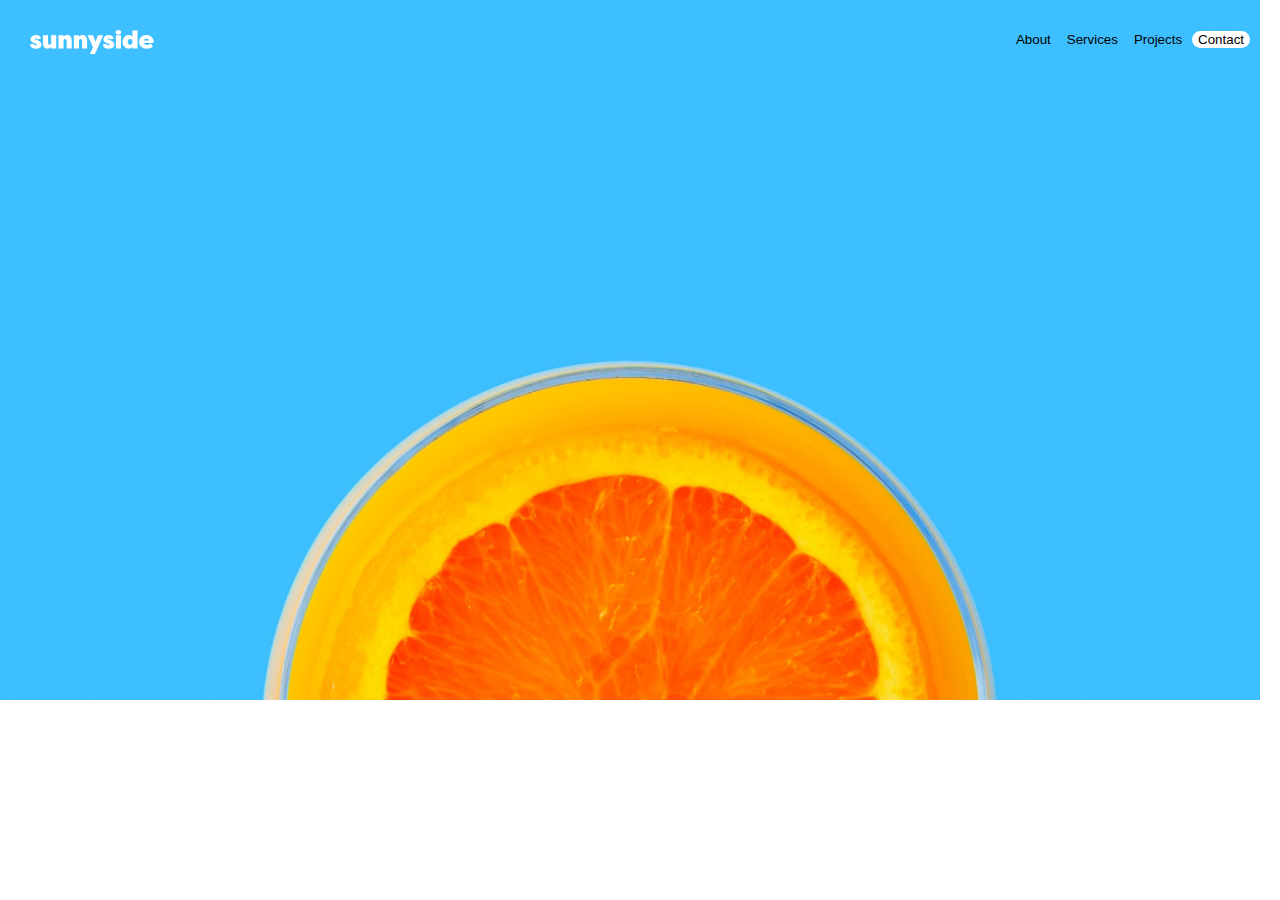
==== index.html @ 5f4c6ffd "Update index.html" ====
<!DOCTYPE html>
<html lang="en">
<head>
  <meta charset="UTF-8">
  <meta name="viewport" content="width=device-width, initial-scale=1.0"> <!-- displays site properly based on user's device -->
  <link rel="stylesheet" href="css/styles.css">
  <link rel="icon" type="image/png" sizes="32x32" href="./images/favicon-32x32.png">

  <title>Frontend Mentor | Sunnyside agency landing page</title>


</head>
<body>
  <section id="header">
<div class="logo-and-things">
  <div class="website-name">
    <svg width="124" height="24" xmlns="http://www.w3.org/2000/svg"><path d="M5.857 18.708c1.638 0 2.995-.36 4.07-1.08 1.075-.721 1.613-1.769 1.613-3.144-.083-1.855-1.464-3.246-4.144-4.173l-1.44-.597c-.314-.1-.538-.198-.67-.298a.45.45 0 01-.198-.373c0-.414.273-.62.819-.62.678 0 1.182.347 1.513 1.043l3.698-1.044c-.893-2.22-2.614-3.329-5.162-3.329-1.522 0-2.788.398-3.797 1.193C1.15 7.08.645 8.116.645 9.39c0 .398.058.766.174 1.106.116.34.29.638.521.894.232.257.455.48.67.671.215.19.488.369.82.534.33.166.582.286.756.36.174.075.41.162.707.261l.422.15 1.49.546c.363.133.6.244.707.335a.449.449 0 01.16.36c0 .431-.404.647-1.215.647-1.191 0-1.903-.53-2.134-1.59L0 14.509c.463 2.8 2.416 4.2 5.857 4.2zm11.636 0c1.638 0 2.845-.63 3.623-1.888v1.615h5.112V5.366h-5.112v7.156c0 1.474-.505 2.21-1.514 2.21-1.026 0-1.539-.736-1.539-2.21V5.366h-5.112v7.653c0 3.793 1.514 5.69 4.542 5.69zm16.103-.273V11.28c0-1.475.504-2.212 1.513-2.212 1.026 0 1.54.737 1.54 2.212v7.155h5.111v-7.652c0-3.793-1.513-5.69-4.541-5.69-1.638 0-2.846.63-3.623 1.888V5.366h-5.113v13.069h5.113zm15.383 0V11.28c0-1.475.504-2.212 1.514-2.212 1.025 0 1.538.737 1.538 2.212v7.155h5.113v-7.652c0-3.793-1.514-5.69-4.542-5.69-1.638 0-2.846.63-3.623 1.888V5.366h-5.113v13.069h5.113zM64.958 24l8.289-18.634H67.91l-2.532 6.684-2.258-6.684h-5.584l5.435 11.802L59.944 24h5.014zm13.67-5.292c1.638 0 2.995-.36 4.07-1.08 1.076-.721 1.614-1.769 1.614-3.144-.083-1.855-1.465-3.246-4.145-4.173l-1.44-.597c-.314-.1-.537-.198-.67-.298a.45.45 0 01-.198-.373c0-.414.273-.62.819-.62.678 0 1.183.347 1.514 1.043l3.698-1.044c-.894-2.22-2.614-3.329-5.162-3.329-1.522 0-2.788.398-3.797 1.193-1.01.795-1.514 1.83-1.514 3.105 0 .398.058.766.173 1.106.116.34.29.638.522.894.231.257.455.48.67.671.215.19.488.369.819.534.33.166.583.286.757.36.173.075.41.162.707.261l.422.15 1.489.546c.364.133.6.244.707.335a.449.449 0 01.161.36c0 .431-.405.647-1.216.647-1.19 0-1.902-.53-2.134-1.59l-3.723.844c.464 2.8 2.416 4.2 5.857 4.2zm9.8-14.137c.91 0 1.613-.215 2.11-.646.495-.43.744-.977.744-1.64 0-.678-.24-1.23-.72-1.651C90.082.21 89.371 0 88.428 0c-.943 0-1.655.211-2.135.634-.48.422-.72.973-.72 1.652 0 .662.249 1.209.745 1.64.497.43 1.2.645 2.11.645zm2.556 13.864V5.366H85.87v13.069h5.113zm7.74.273c1.737 0 2.977-.63 3.722-1.888v1.615h5.112V.472h-5.112v6.534c-.745-1.275-1.985-1.913-3.723-1.913-1.753 0-3.214.642-4.38 1.926-1.166 1.283-1.75 2.91-1.75 4.882 0 1.97.584 3.598 1.75 4.882 1.166 1.283 2.627 1.925 4.38 1.925zm1.39-3.9c-.729 0-1.312-.274-1.75-.82-.439-.547-.658-1.243-.658-2.087 0-.845.215-1.54.645-2.087.447-.547 1.034-.82 1.762-.82s1.311.273 1.75.82c.438.546.657 1.242.657 2.087 0 .844-.219 1.54-.657 2.087-.439.546-1.022.82-1.75.82zm16.698 3.9c2.597 0 4.624-.754 6.08-2.26l-2.11-2.833c-1.042.845-2.217 1.267-3.524 1.267-.992 0-1.799-.224-2.42-.67-.62-.448-.93-.879-.93-1.293h9.604c.083-.298.124-.687.124-1.167 0-2.054-.674-3.677-2.022-4.87-1.349-1.193-3.073-1.789-5.175-1.789-2.25 0-4.028.671-5.335 2.013-1.307 1.341-1.961 2.956-1.961 4.844 0 1.938.69 3.549 2.072 4.833 1.382 1.283 3.247 1.925 5.597 1.925zm2.208-8.149h-5.112c.033-.613.298-1.08.794-1.404.496-.323 1.084-.484 1.762-.484.678 0 1.266.165 1.762.497.497.331.761.795.794 1.391z" fill="#FFF" fill-rule="nonzero"/></svg>
  </div>
  <div class="buttons">
<button type="button" name="button">About</button>
<button type="button" name="button">Services</button>
<button type="button" name="button">Projects</button>
<button class="white-btn" type="button" name="button">Contact</button>
  </div>
</div>
  </section>
  <!--



  We are creatives

<!--everything above is the header section -->

</body>
</html>
---- css/styles.css ----
body{
  max-width: 100vw;
  max-height: 100vh;
  margin: 0;
  box-sizing: border-box;
}

#header{
  background-image: url('../images/desktop/image-header.jpg');
  background-size: contain;
  background-repeat: no-repeat;
  width: 100%;
  height: 700px;
}

.logo-and-things{
  display: flex;
  justify-content: space-between;
  padding: 30px;
}

button{
  background-color: inherit;
  border: 0;
  border-radius: 10px;
  cursor: pointer;
}

.white-btn{
  background-color: white;
  background-color: hsl(0, 0%, 100%);
}
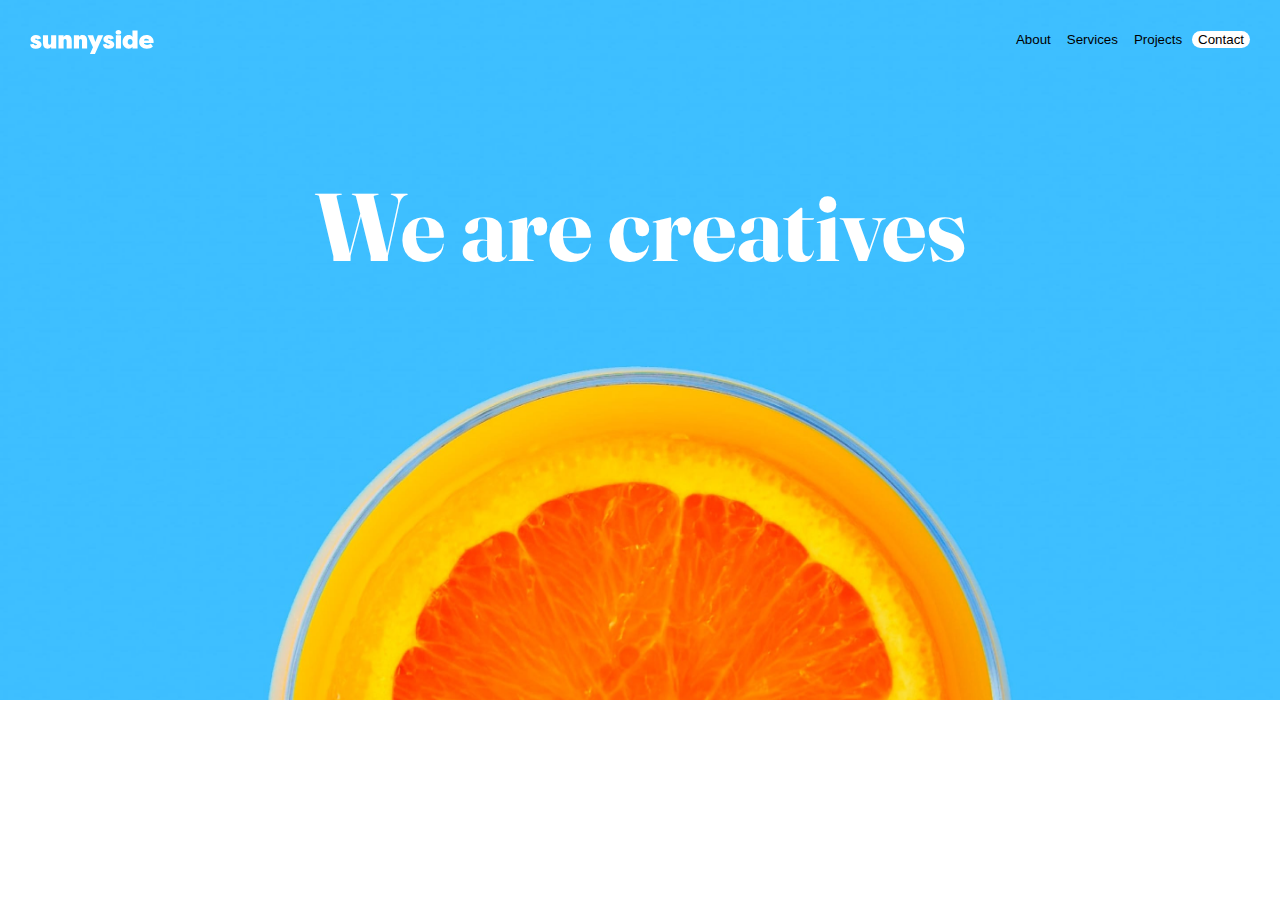
==== commit 407cc0df: "Update index.html" ====
--- a/index.html
+++ b/index.html
@@ -5,6 +5,12 @@
   <meta name="viewport" content="width=device-width, initial-scale=1.0"> <!-- displays site properly based on user's device -->
   <link rel="stylesheet" href="css/styles.css">
   <link rel="icon" type="image/png" sizes="32x32" href="./images/favicon-32x32.png">
+  <link rel="preconnect" href="https://fonts.googleapis.com">
+  <link rel="preconnect" href="https://fonts.gstatic.com" crossorigin>
+  <link href="https://fonts.googleapis.com/css2?family=Barlow:wght@600&family=Big+Shoulders+Display:wght@700&family=DM+Sans:wght@400;700&family=Epilogue:wght@500;700&family=Fraunces:opsz,wght@9..144,300;9..144,400;9..144,500;9..144,700&family=Josefin+Sans:wght@400;700&family=League+Spartan:wght@400;500;700&family=Lexend+Deca&family=Montserrat:wght@400;500;700&family=Outfit:wght@300;400;600&family=Overpass:wght@400;700&display=swap" rel="stylesheet">
+  <link rel="preconnect" href="https://fonts.googleapis.com">
+  <link rel="preconnect" href="https://fonts.gstatic.com" crossorigin>
+  <link href="https://fonts.googleapis.com/css2?family=Barlow:wght@600&family=Big+Shoulders+Display:wght@700&family=DM+Sans:wght@400;700&family=Epilogue:wght@500;700&family=Fraunces:opsz,wght@9..144,300;9..144,400;9..144,500;9..144,700;9..144,900&family=Josefin+Sans:wght@400;700&family=League+Spartan:wght@400;500;700&family=Lexend+Deca&family=Montserrat:wght@400;500;700&family=Outfit:wght@300;400;600&family=Overpass:wght@400;700&display=swap" rel="stylesheet">
 
   <title>Frontend Mentor | Sunnyside agency landing page</title>
 
@@ -23,14 +29,14 @@
 <button class="white-btn" type="button" name="button">Contact</button>
   </div>
 </div>
+
+<div class="heading">
+  <h1>We are creatives</h1>
+</div>
   </section>
-  <!--
-
-
-
-  We are creatives
-
-<!--everything above is the header section -->
-
+ 
+  <!--  EVERYTHING ABOVE HERE IS FOR THE HEADER SECTION ^^^  -->
+  
+  
 </body>
 </html>
--- a/css/styles.css
+++ b/css/styles.css
@@ -1,28 +1,27 @@
 body{
   max-width: 100vw;
-  max-height: 100vh;
   margin: 0;
-  box-sizing: border-box;
+  box-sizing: border-box; /*this allows you to add padding to a div without making it bigger than you want it*/
 }
 
 #header{
-  background-image: url('../images/desktop/image-header.jpg');
-  background-size: contain;
-  background-repeat: no-repeat;
-  width: 100%;
+  background-image: url('../images/desktop/image-header.jpg'); /*this allows me to set a background image */
+  background-size: 100%; /*this allows me to size the background image how i like */
+  background-repeat: no-repeat; /*when an image is too small for a div, it can repeat and we dont want that, so this causes the image to not repeat */
+  width: 100%; /*we want the div with the id of header to fit the full width of its parent tag*/
   height: 700px;
 }
 
 .logo-and-things{
   display: flex;
-  justify-content: space-between;
+  justify-content: space-between; /*puts space between things e.g. divs, images etc... */
   padding: 30px;
 }
 
 button{
   background-color: inherit;
   border: 0;
-  border-radius: 10px;
+  border-radius: 10px; /*makes things (e.g. divs, images) rounder */
   cursor: pointer;
 }
 
@@ -30,3 +29,16 @@
   background-color: white;
   background-color: hsl(0, 0%, 100%);
 }
+
+.heading{
+  display: flex;
+  justify-content: center;
+  align-content: center;
+  margin-top: 15px;
+  color: white;
+  font-family: 'Fraunces', serif;
+  font-weight: 900;
+  font-size: 3rem;
+}
+
+/*everything above here is for the header section ^^ */
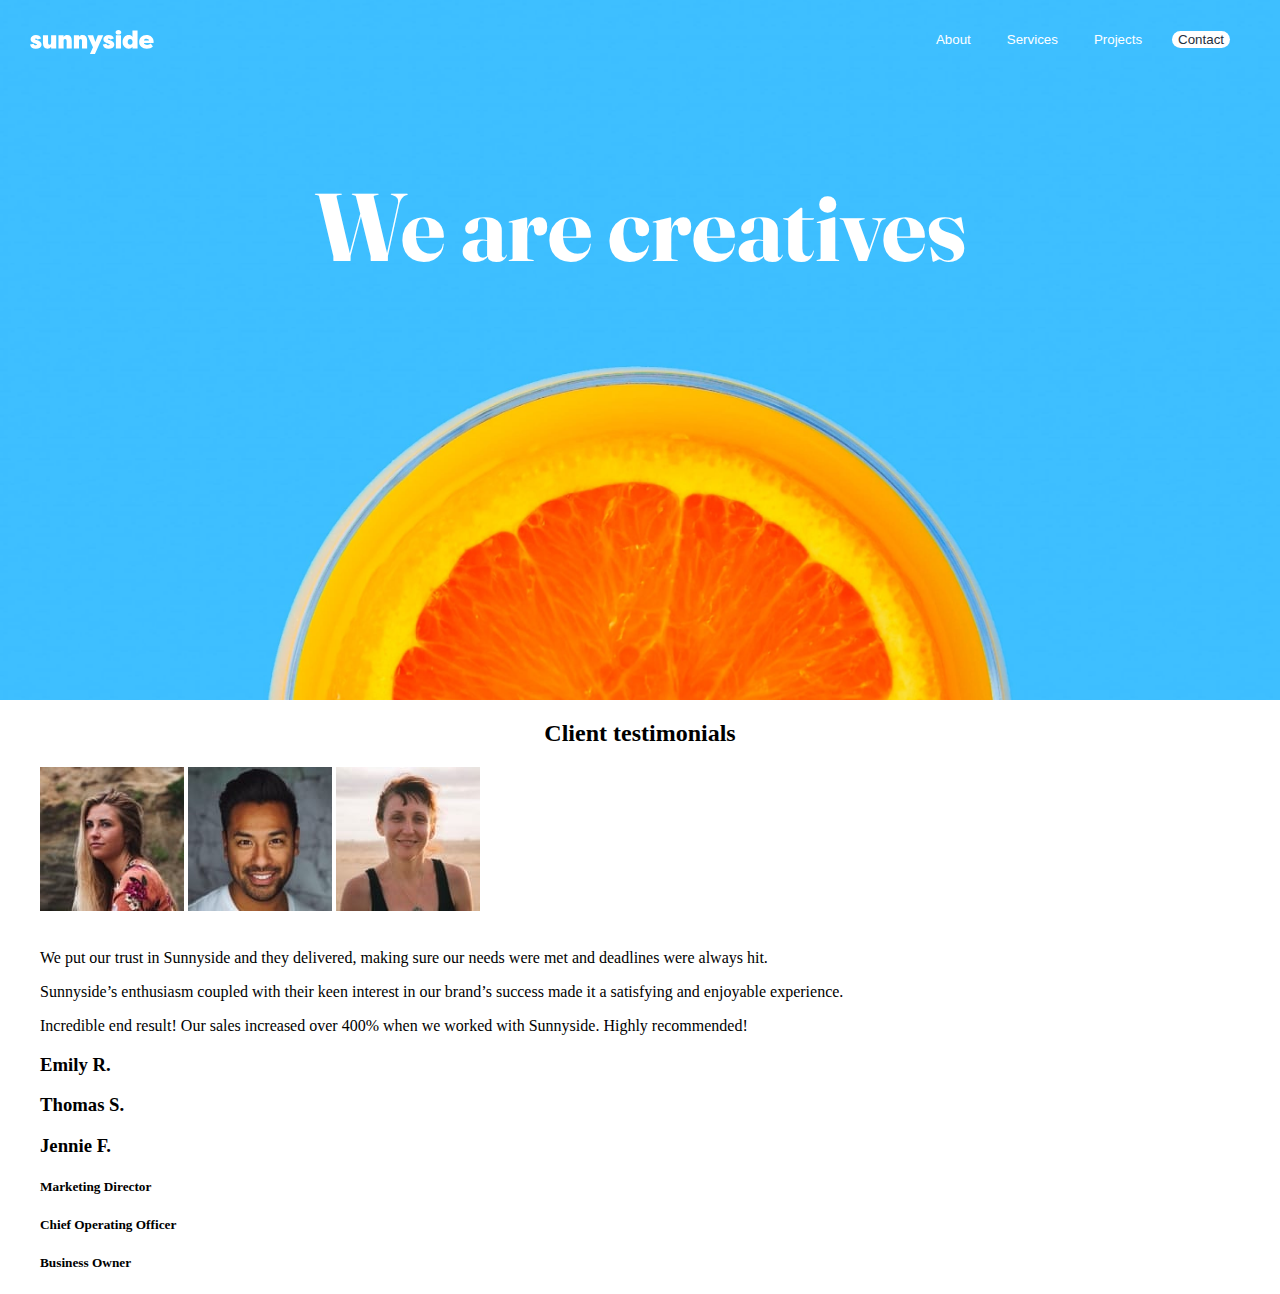
==== commit ca4eff66: "Added people section" ====
--- a/index.html
+++ b/index.html
@@ -11,7 +11,11 @@
   <link rel="preconnect" href="https://fonts.googleapis.com">
   <link rel="preconnect" href="https://fonts.gstatic.com" crossorigin>
   <link href="https://fonts.googleapis.com/css2?family=Barlow:wght@600&family=Big+Shoulders+Display:wght@700&family=DM+Sans:wght@400;700&family=Epilogue:wght@500;700&family=Fraunces:opsz,wght@9..144,300;9..144,400;9..144,500;9..144,700;9..144,900&family=Josefin+Sans:wght@400;700&family=League+Spartan:wght@400;500;700&family=Lexend+Deca&family=Montserrat:wght@400;500;700&family=Outfit:wght@300;400;600&family=Overpass:wght@400;700&display=swap" rel="stylesheet">
-
+<link href="https://fonts.googleapis.com/css2?family=Barlow&display=swap" rel="stylesheet">
+<link rel="preconnect" href="https://fonts.googleapis.com">
+<link rel="preconnect" href="https://fonts.gstatic.com" crossorigin>
+<link href="https://fonts.googleapis.com/css2?family=Fraunces:opsz@9..144&display=swap" rel="stylesheet">
+  
   <title>Frontend Mentor | Sunnyside agency landing page</title>
 
 
@@ -34,9 +38,53 @@
   <h1>We are creatives</h1>
 </div>
   </section>
- 
   <!--  EVERYTHING ABOVE HERE IS FOR THE HEADER SECTION ^^^  -->
+   <figure>
+    <center><h2>Client testimonials</h2></center>
+   <div class="img-div">
+    <img src="/images/image-emily.jpg">
+<img src="/images/image-thomas.jpg">
+<img src="/images/image-jennie.jpg">
+</div>
+<br>  
+<div class="p">
+<p>
+We put our trust in Sunnyside and they delivered, making sure our needs were met and deadlines were always hit.
   
+</p>
+<p>
+  Sunnyside’s enthusiasm coupled with their keen interest in our brand’s success made it a satisfying and enjoyable experience.
+  
+</p>
+<p>
+  Incredible end result! Our sales increased over 400% when we worked with Sunnyside. Highly recommended!
+</p>
+
+
+</div>
+<div class="h3">
+<h3> 
+Emily R.
+</h3>
+<h3>
+Thomas S.
+</h3>
+<h3>
+  Jennie F.
+</h3>
+</div>
+<div class="h5">
+<h5> 
+Marketing Director
+</h5>
+<h5>
+  Chief Operating Officer
+</h5>
+<h5>
+  Business Owner
+</h6>
+</div>
+</figure>
   
 </body>
 </html>
--- a/css/styles.css
+++ b/css/styles.css
@@ -22,12 +22,16 @@
   background-color: inherit;
   border: 0;
   border-radius: 10px; /*makes things (e.g. divs, images) rounder */
-  cursor: pointer;
+  cursor: pointer; 
+  margin-right: 20px;
+  color: white;
+  color: hsl(0, 0%, 100%);
 }
 
 .white-btn{
   background-color: white;
   background-color: hsl(0, 0%, 100%);
+  color: hsl(212, 27%, 19%);
 }
 
 .heading{
@@ -36,9 +40,17 @@
   align-content: center;
   margin-top: 15px;
   color: white;
-  font-family: 'Fraunces', serif;
+  font-family: 'Fraunces', sans-serif;
   font-weight: 900;
   font-size: 3rem;
 }
 
+.website-name{
+  cursor: pointer;
+}
+
+.header-button{
+  padding: 10px;
+}
+
 /*everything above here is for the header section ^^ */
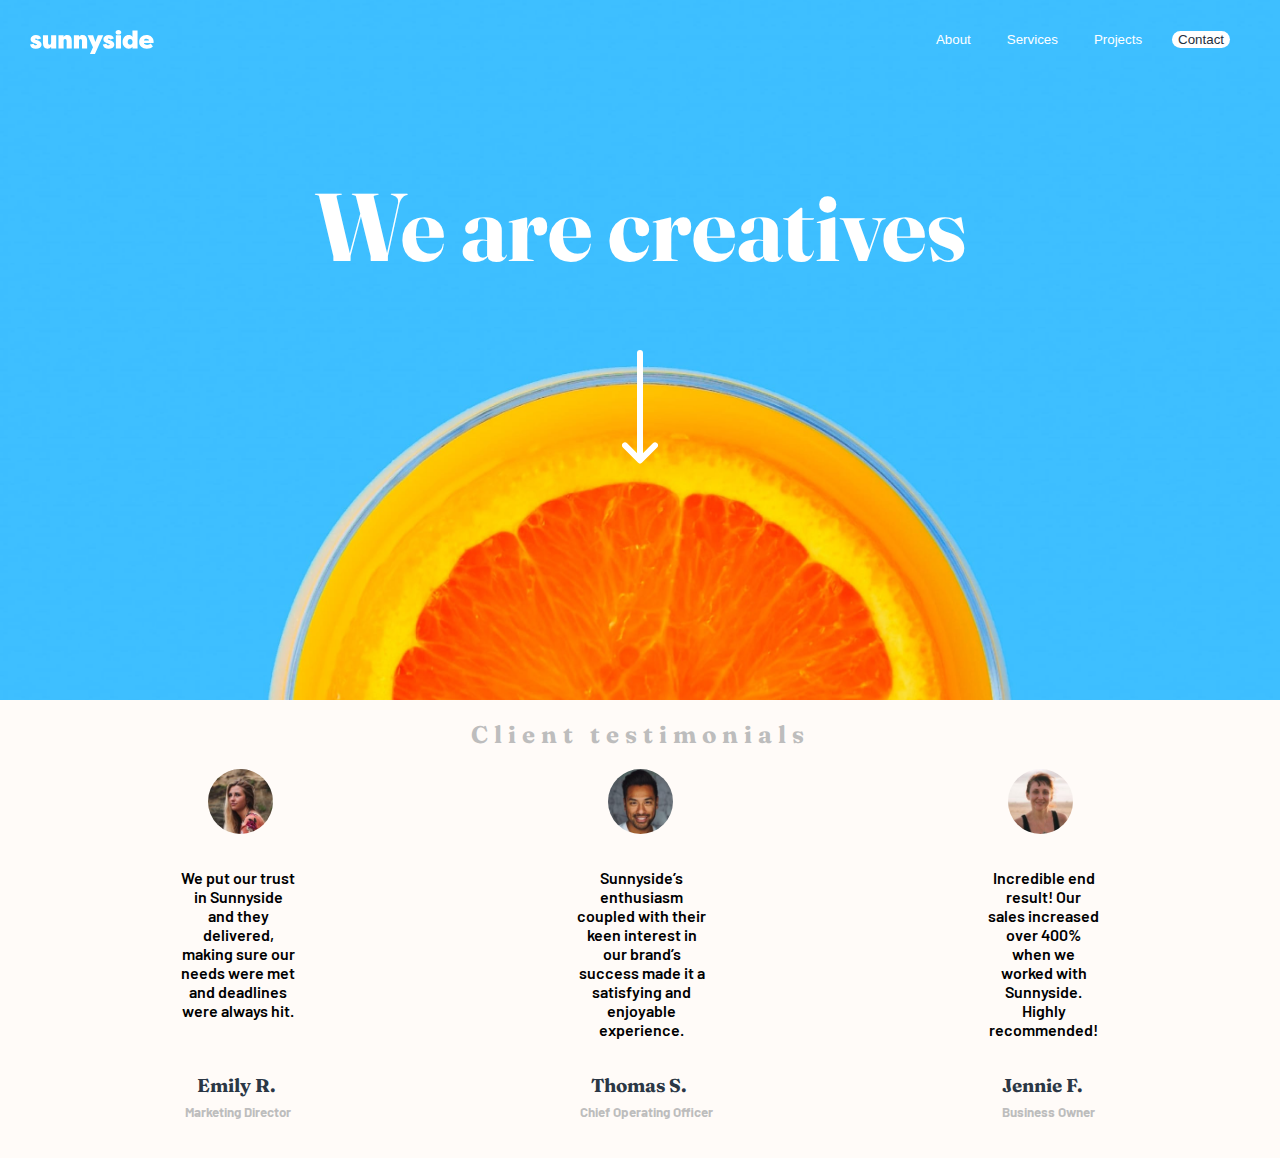
==== commit 5c84a0ae: "Added The Arrow Icon" ====
--- a/index.html
+++ b/index.html
@@ -37,6 +37,10 @@
 <div class="heading">
   <h1>We are creatives</h1>
 </div>
+    <center>
+<svg width="36" height="114" xmlns="http://www.w3.org/2000/svg"><g stroke="#FFF" stroke-width="6" fill="none" fill-rule="evenodd" stroke-linecap="round" stroke-linejoin="round"><path d="M18 3v100M3 95.484l15 15 15-15"/></g></svg>
+</center>
+ </div>
   </section>
   <!--  EVERYTHING ABOVE HERE IS FOR THE HEADER SECTION ^^^  -->
    <figure>
--- a/css/styles.css
+++ b/css/styles.css
@@ -2,6 +2,7 @@
   max-width: 100vw;
   margin: 0;
   box-sizing: border-box; /*this allows you to add padding to a div without making it bigger than you want it*/
+   background-color: #FFFBF8;
 }
 
 #header{
@@ -52,5 +53,60 @@
 .header-button{
   padding: 10px;
 }
+/*everything above here is for the header section ^^ */
+ h2{
+    font-family: 'Fraunces', serif;
+    font-weight: 700, 900;
+    color: rgb(189,189,189);
+    letter-spacing: 6px;
+    
+  }
+  /* i did classes to the same content Because The flex-direction work Just in divs elements*/
+  /* So maybe The style part is Little bit complicated */
+ .img-div{
+display: flex;
+justify-content: space-around;
+    weight:65px;
+    height: 65px;
+}
+img{
+display: flex;
+border-radius: 50px;
 
-/*everything above here is for the header section ^^ */
+}
+p{
+display: flex;
+justify-content: space-around;
+margin-left: 140px;
+margin-right: 140px;
+text-align: center;
+}
+.p{
+display: flex;
+flex-direction: row;
+font-family: 'Barlow', sans-serif;
+font-weight: 600;
+}
+h3{
+display: flex;
+font-family: 'Fraunces', serif;
+color: #2B3745;
+}
+.h3{
+font-weight: 900px;
+display: flex;
+flex-direction: row;
+justify-content: space-around;
+}
+h5{
+display: flex;
+margin-top: -11px;
+font-family: 'Barlow', sans-serif;
+color: rgb(189,189,189);
+}
+.h5{
+display: flex;
+flex-direction: row;
+justify-content: space-around;
+}
+/* everything above is for people section */
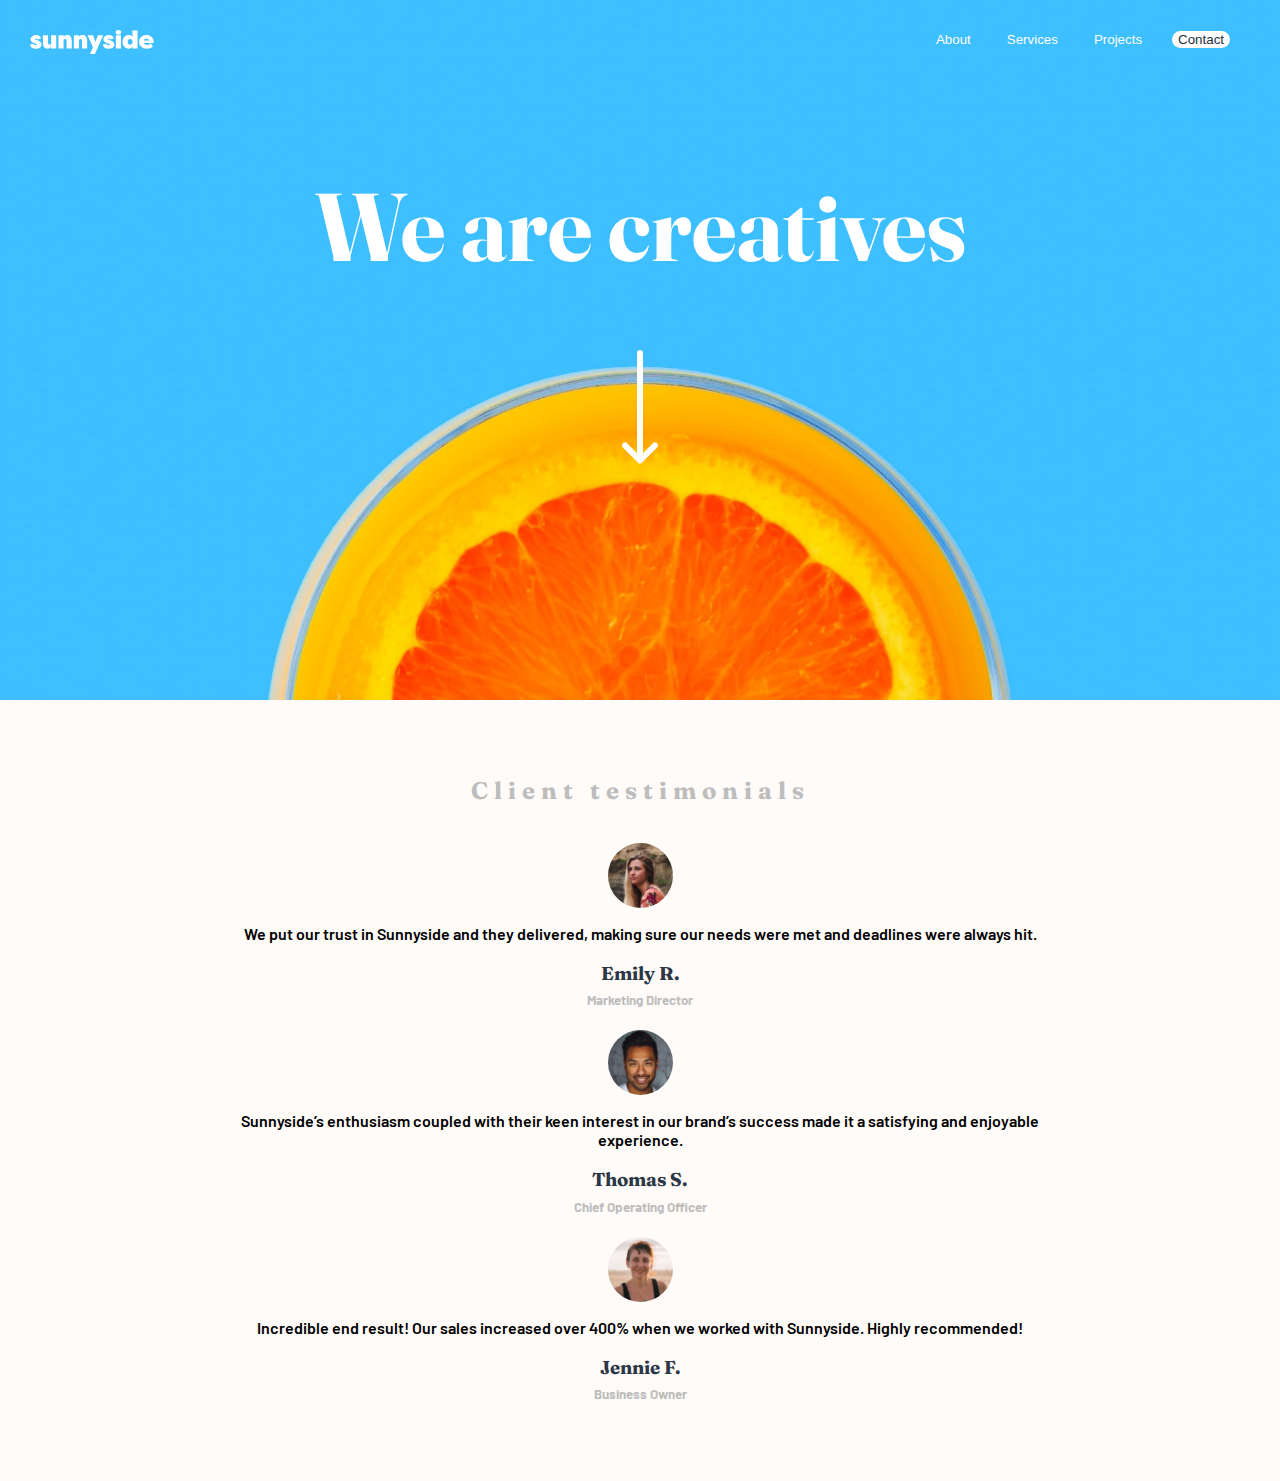
==== commit 14fb32ab: "Make The Testimonials section Responsive" ====
--- a/index.html
+++ b/index.html
@@ -45,50 +45,51 @@
   <!--  EVERYTHING ABOVE HERE IS FOR THE HEADER SECTION ^^^  -->
    <figure>
     <center><h2>Client testimonials</h2></center>
-   <div class="img-div">
-    <img src="/images/image-emily.jpg">
-<img src="/images/image-thomas.jpg">
-<img src="/images/image-jennie.jpg">
+<br>  
+<div class="Cards">
+<div class="Box1">
+  <center>
+  <img src="../images/image-emily.jpg" class="img-div">
+</center>
+<p class="p">
+We put our trust in Sunnyside and they delivered, making sure our needs were met and deadlines were always hit.
+</p>
+<h3 class="h3">
+Emily R.
+</h3>
+<h5 class="h5"> 
+Marketing Director
+</h5>
 </div>
-<br>  
-<div class="p">
-<p>
-We put our trust in Sunnyside and they delivered, making sure our needs were met and deadlines were always hit.
-  
+<div class="Box2">
+<center>
+ <img src="../images/image-thomas.jpg" class="img-div">
+</center>
+<p class="p">
+  Sunnyside’s enthusiasm coupled with their keen interest in our brand’s success made it a satisfying and enjoyable experience. 
 </p>
-<p>
-  Sunnyside’s enthusiasm coupled with their keen interest in our brand’s success made it a satisfying and enjoyable experience.
-  
-</p>
-<p>
+<h3 class="h3">
+Thomas S.
+</h3>
+<h5 class="h5">
+  Chief Operating Officer
+</h5>
+</div>
+<div class="Box3">
+<center>
+<img src="../images/image-jennie.jpg" class="img-div">
+</center>
+<p class="p">
   Incredible end result! Our sales increased over 400% when we worked with Sunnyside. Highly recommended!
 </p>
-
-
-</div>
-<div class="h3">
-<h3> 
-Emily R.
-</h3>
-<h3>
-Thomas S.
-</h3>
-<h3>
+<h3 class="h3">
   Jennie F.
 </h3>
+<h5 class="h5">
+  Business Owner
+</h5>
 </div>
-<div class="h5">
-<h5> 
-Marketing Director
-</h5>
-<h5>
-  Chief Operating Officer
-</h5>
-<h5>
-  Business Owner
-</h6>
 </div>
 </figure>
-  
 </body>
 </html>
--- a/css/styles.css
+++ b/css/styles.css
@@ -109,4 +109,13 @@
 flex-direction: row;
 justify-content: space-around;
 }
+button:hover{
+  color: black;
+  background-color: white;
+}
+
+figure{
+padding: 40px 20px;
+ box-sizing: border-box;
+}
 /* everything above is for people section */
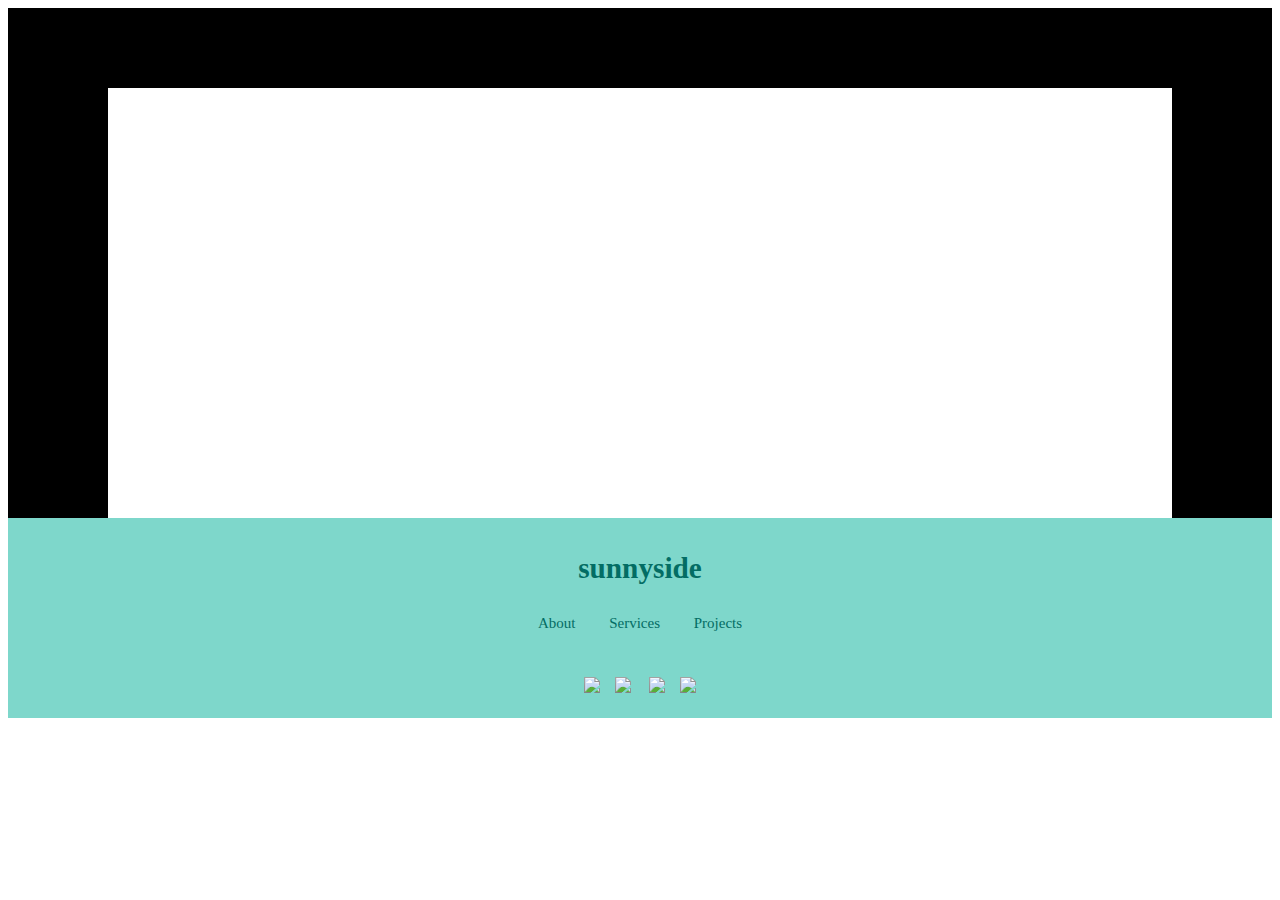
==== commit 627450b9: "Add files via upload" ====
--- a/index.html
+++ b/index.html
@@ -1,95 +1,66 @@
-<!DOCTYPE html>
-<html lang="en">
-<head>
-  <meta charset="UTF-8">
-  <meta name="viewport" content="width=device-width, initial-scale=1.0"> <!-- displays site properly based on user's device -->
-  <link rel="stylesheet" href="css/styles.css">
-  <link rel="icon" type="image/png" sizes="32x32" href="./images/favicon-32x32.png">
-  <link rel="preconnect" href="https://fonts.googleapis.com">
-  <link rel="preconnect" href="https://fonts.gstatic.com" crossorigin>
-  <link href="https://fonts.googleapis.com/css2?family=Barlow:wght@600&family=Big+Shoulders+Display:wght@700&family=DM+Sans:wght@400;700&family=Epilogue:wght@500;700&family=Fraunces:opsz,wght@9..144,300;9..144,400;9..144,500;9..144,700&family=Josefin+Sans:wght@400;700&family=League+Spartan:wght@400;500;700&family=Lexend+Deca&family=Montserrat:wght@400;500;700&family=Outfit:wght@300;400;600&family=Overpass:wght@400;700&display=swap" rel="stylesheet">
-  <link rel="preconnect" href="https://fonts.googleapis.com">
-  <link rel="preconnect" href="https://fonts.gstatic.com" crossorigin>
-  <link href="https://fonts.googleapis.com/css2?family=Barlow:wght@600&family=Big+Shoulders+Display:wght@700&family=DM+Sans:wght@400;700&family=Epilogue:wght@500;700&family=Fraunces:opsz,wght@9..144,300;9..144,400;9..144,500;9..144,700;9..144,900&family=Josefin+Sans:wght@400;700&family=League+Spartan:wght@400;500;700&family=Lexend+Deca&family=Montserrat:wght@400;500;700&family=Outfit:wght@300;400;600&family=Overpass:wght@400;700&display=swap" rel="stylesheet">
-<link href="https://fonts.googleapis.com/css2?family=Barlow&display=swap" rel="stylesheet">
-<link rel="preconnect" href="https://fonts.googleapis.com">
-<link rel="preconnect" href="https://fonts.gstatic.com" crossorigin>
-<link href="https://fonts.googleapis.com/css2?family=Fraunces:opsz@9..144&display=swap" rel="stylesheet">
-  
-  <title>Frontend Mentor | Sunnyside agency landing page</title>
-
-
-</head>
-<body>
-  <section id="header">
-<div class="logo-and-things">
-  <div class="website-name">
-    <svg width="124" height="24" xmlns="http://www.w3.org/2000/svg"><path d="M5.857 18.708c1.638 0 2.995-.36 4.07-1.08 1.075-.721 1.613-1.769 1.613-3.144-.083-1.855-1.464-3.246-4.144-4.173l-1.44-.597c-.314-.1-.538-.198-.67-.298a.45.45 0 01-.198-.373c0-.414.273-.62.819-.62.678 0 1.182.347 1.513 1.043l3.698-1.044c-.893-2.22-2.614-3.329-5.162-3.329-1.522 0-2.788.398-3.797 1.193C1.15 7.08.645 8.116.645 9.39c0 .398.058.766.174 1.106.116.34.29.638.521.894.232.257.455.48.67.671.215.19.488.369.82.534.33.166.582.286.756.36.174.075.41.162.707.261l.422.15 1.49.546c.363.133.6.244.707.335a.449.449 0 01.16.36c0 .431-.404.647-1.215.647-1.191 0-1.903-.53-2.134-1.59L0 14.509c.463 2.8 2.416 4.2 5.857 4.2zm11.636 0c1.638 0 2.845-.63 3.623-1.888v1.615h5.112V5.366h-5.112v7.156c0 1.474-.505 2.21-1.514 2.21-1.026 0-1.539-.736-1.539-2.21V5.366h-5.112v7.653c0 3.793 1.514 5.69 4.542 5.69zm16.103-.273V11.28c0-1.475.504-2.212 1.513-2.212 1.026 0 1.54.737 1.54 2.212v7.155h5.111v-7.652c0-3.793-1.513-5.69-4.541-5.69-1.638 0-2.846.63-3.623 1.888V5.366h-5.113v13.069h5.113zm15.383 0V11.28c0-1.475.504-2.212 1.514-2.212 1.025 0 1.538.737 1.538 2.212v7.155h5.113v-7.652c0-3.793-1.514-5.69-4.542-5.69-1.638 0-2.846.63-3.623 1.888V5.366h-5.113v13.069h5.113zM64.958 24l8.289-18.634H67.91l-2.532 6.684-2.258-6.684h-5.584l5.435 11.802L59.944 24h5.014zm13.67-5.292c1.638 0 2.995-.36 4.07-1.08 1.076-.721 1.614-1.769 1.614-3.144-.083-1.855-1.465-3.246-4.145-4.173l-1.44-.597c-.314-.1-.537-.198-.67-.298a.45.45 0 01-.198-.373c0-.414.273-.62.819-.62.678 0 1.183.347 1.514 1.043l3.698-1.044c-.894-2.22-2.614-3.329-5.162-3.329-1.522 0-2.788.398-3.797 1.193-1.01.795-1.514 1.83-1.514 3.105 0 .398.058.766.173 1.106.116.34.29.638.522.894.231.257.455.48.67.671.215.19.488.369.819.534.33.166.583.286.757.36.173.075.41.162.707.261l.422.15 1.489.546c.364.133.6.244.707.335a.449.449 0 01.161.36c0 .431-.405.647-1.216.647-1.19 0-1.902-.53-2.134-1.59l-3.723.844c.464 2.8 2.416 4.2 5.857 4.2zm9.8-14.137c.91 0 1.613-.215 2.11-.646.495-.43.744-.977.744-1.64 0-.678-.24-1.23-.72-1.651C90.082.21 89.371 0 88.428 0c-.943 0-1.655.211-2.135.634-.48.422-.72.973-.72 1.652 0 .662.249 1.209.745 1.64.497.43 1.2.645 2.11.645zm2.556 13.864V5.366H85.87v13.069h5.113zm7.74.273c1.737 0 2.977-.63 3.722-1.888v1.615h5.112V.472h-5.112v6.534c-.745-1.275-1.985-1.913-3.723-1.913-1.753 0-3.214.642-4.38 1.926-1.166 1.283-1.75 2.91-1.75 4.882 0 1.97.584 3.598 1.75 4.882 1.166 1.283 2.627 1.925 4.38 1.925zm1.39-3.9c-.729 0-1.312-.274-1.75-.82-.439-.547-.658-1.243-.658-2.087 0-.845.215-1.54.645-2.087.447-.547 1.034-.82 1.762-.82s1.311.273 1.75.82c.438.546.657 1.242.657 2.087 0 .844-.219 1.54-.657 2.087-.439.546-1.022.82-1.75.82zm16.698 3.9c2.597 0 4.624-.754 6.08-2.26l-2.11-2.833c-1.042.845-2.217 1.267-3.524 1.267-.992 0-1.799-.224-2.42-.67-.62-.448-.93-.879-.93-1.293h9.604c.083-.298.124-.687.124-1.167 0-2.054-.674-3.677-2.022-4.87-1.349-1.193-3.073-1.789-5.175-1.789-2.25 0-4.028.671-5.335 2.013-1.307 1.341-1.961 2.956-1.961 4.844 0 1.938.69 3.549 2.072 4.833 1.382 1.283 3.247 1.925 5.597 1.925zm2.208-8.149h-5.112c.033-.613.298-1.08.794-1.404.496-.323 1.084-.484 1.762-.484.678 0 1.266.165 1.762.497.497.331.761.795.794 1.391z" fill="#FFF" fill-rule="nonzero"/></svg>
-  </div>
-  <div class="buttons">
-<button type="button" name="button">About</button>
-<button type="button" name="button">Services</button>
-<button type="button" name="button">Projects</button>
-<button class="white-btn" type="button" name="button">Contact</button>
-  </div>
-</div>
-
-<div class="heading">
-  <h1>We are creatives</h1>
-</div>
-    <center>
-<svg width="36" height="114" xmlns="http://www.w3.org/2000/svg"><g stroke="#FFF" stroke-width="6" fill="none" fill-rule="evenodd" stroke-linecap="round" stroke-linejoin="round"><path d="M18 3v100M3 95.484l15 15 15-15"/></g></svg>
-</center>
- </div>
-  </section>
-  <!--  EVERYTHING ABOVE HERE IS FOR THE HEADER SECTION ^^^  -->
-   <figure>
-    <center><h2>Client testimonials</h2></center>
-<br>  
-<div class="Cards">
-<div class="Box1">
-  <center>
-  <img src="../images/image-emily.jpg" class="img-div">
-</center>
-<p class="p">
-We put our trust in Sunnyside and they delivered, making sure our needs were met and deadlines were always hit.
-</p>
-<h3 class="h3">
-Emily R.
-</h3>
-<h5 class="h5"> 
-Marketing Director
-</h5>
-</div>
-<div class="Box2">
-<center>
- <img src="../images/image-thomas.jpg" class="img-div">
-</center>
-<p class="p">
-  Sunnyside’s enthusiasm coupled with their keen interest in our brand’s success made it a satisfying and enjoyable experience. 
-</p>
-<h3 class="h3">
-Thomas S.
-</h3>
-<h5 class="h5">
-  Chief Operating Officer
-</h5>
-</div>
-<div class="Box3">
-<center>
-<img src="../images/image-jennie.jpg" class="img-div">
-</center>
-<p class="p">
-  Incredible end result! Our sales increased over 400% when we worked with Sunnyside. Highly recommended!
-</p>
-<h3 class="h3">
-  Jennie F.
-</h3>
-<h5 class="h5">
-  Business Owner
-</h5>
-</div>
-</div>
-</figure>
-</body>
-</html>
+<!DOCTYPE html>
+<html lang="en">
+<head>
+    <meta charset="UTF-8">
+    <meta http-equiv="X-UA-Compatible" content="IE=edge">
+    <meta name="viewport" content="width=device-width, initial-scale=1.0">
+    <title>footer</title>
+</head>
+
+<!--CSS-->
+<style type="text/css">
+    header{
+    background-color: black;
+    height: 80px;
+    width: auto;
+}
+footer{
+    background-color: rgba(20, 182, 160, 0.548);
+    height: 200px;
+    width: auto;
+    font-size: 25px;
+}
+.rightsidebar{
+    background-color: black;
+    height: 430px;
+    width: 100px;
+    float: right;
+}
+.leftsidebar{
+    background-color: black;
+    height: 430px;
+    width: 100px;
+}
+.title{
+    color: #036d64;
+    padding-top: 5px;
+}
+.section{
+    color: #036d64;
+    font-size: 15px;
+}
+.social{
+    margin-top: 45px;
+}
+</style>
+
+<body>
+    <!--REPLACE MY HEADER,RIGHTSIDEBAR,LEFTSIDEBAR WITH YOUR CODES! I DID THE FOOTER PART-->
+    <header class="head"></header>
+    <div class="rightsidebar"></div>
+    <div class="leftsidebar"></div>
+    <footer>
+        <div>
+            <div class="title">
+                <h3 style="color:#036d64;"><center>sunnyside</center></h3>
+            </div>
+            <div class="section">
+                <p><center>About &nbsp; &nbsp; &nbsp; &nbsp; Services &nbsp; &nbsp; &nbsp; &nbsp; Projects</center></p>
+                <div class="social">
+                   <center><img src="logo/icon-facebook.svg"> &nbsp; &nbsp;<img src="logo/icon-instagram.svg"> &nbsp; &nbsp; <img src="logo/icon-twitter.svg"> &nbsp; &nbsp;<img src="logo/icon-pinterest.svg"></center>
+                </div>
+            </div>      
+        </div>
+    </footer>
+</body>
+</html>